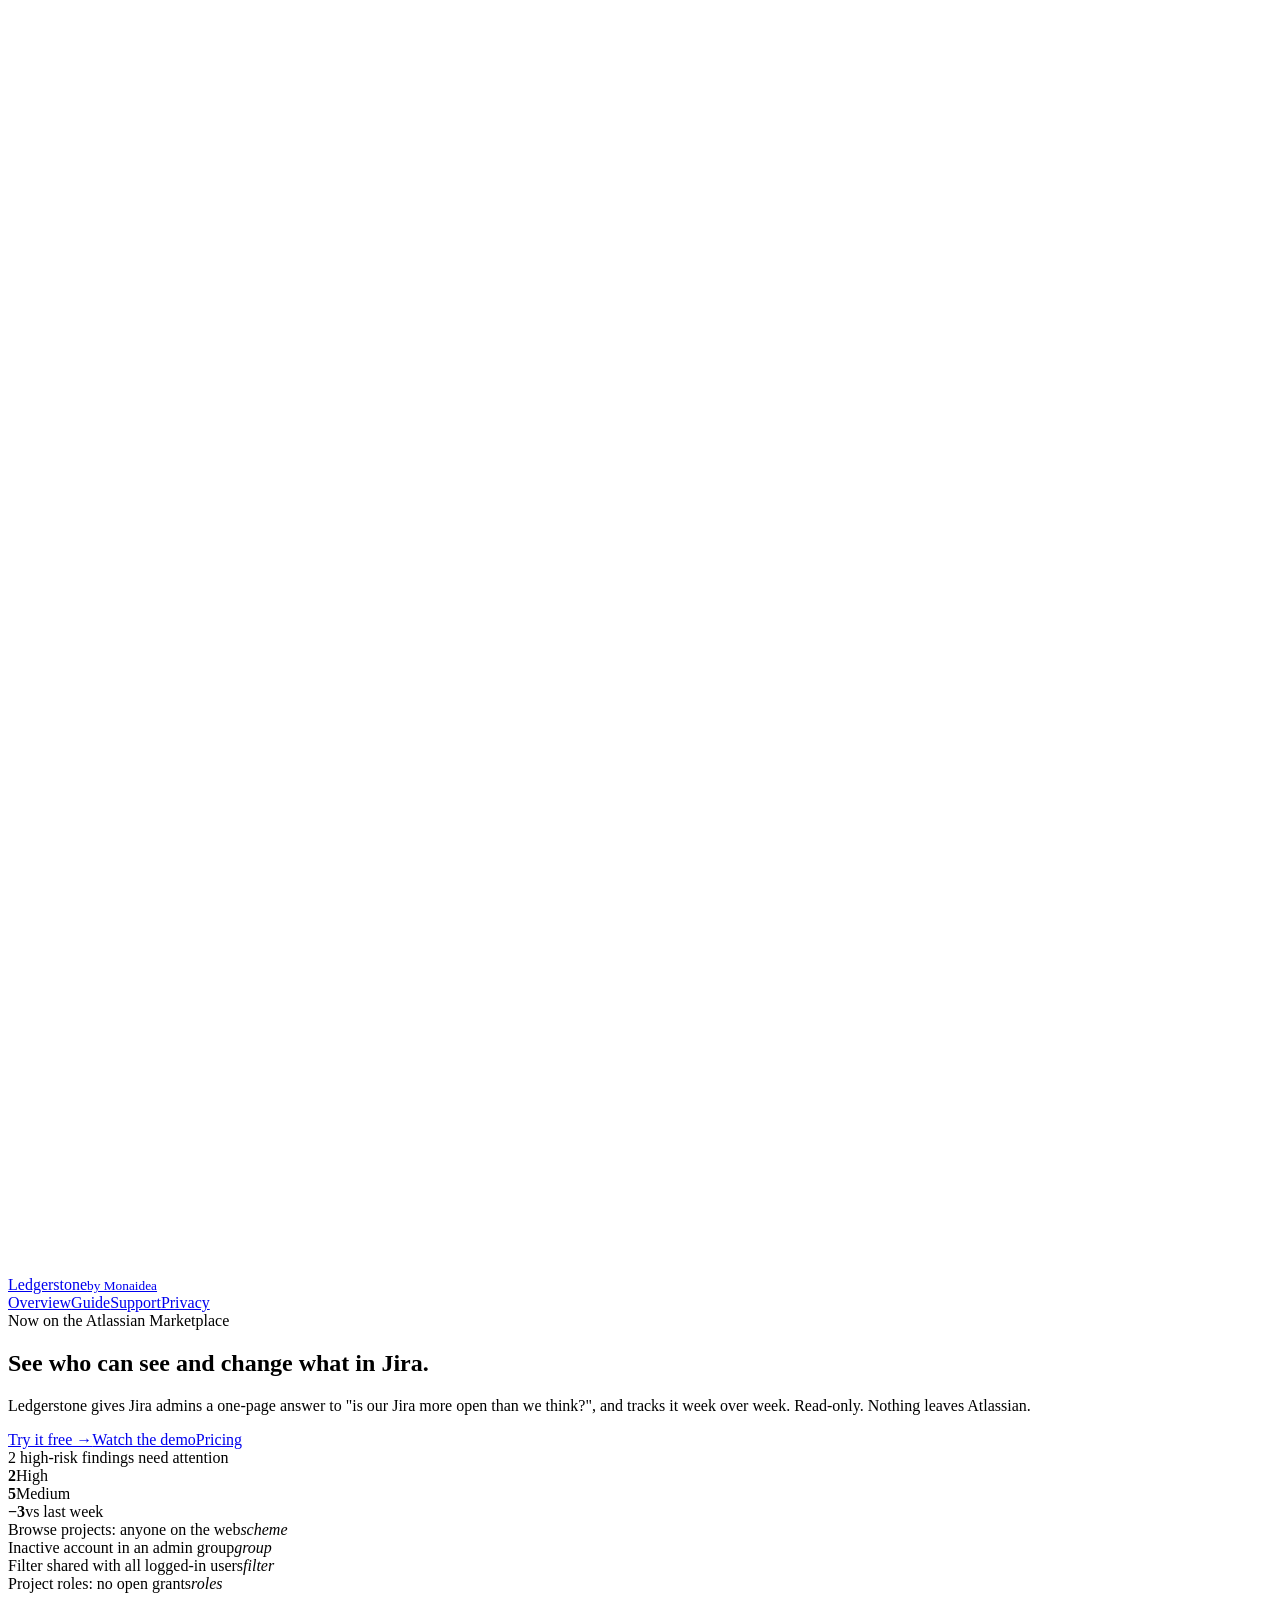
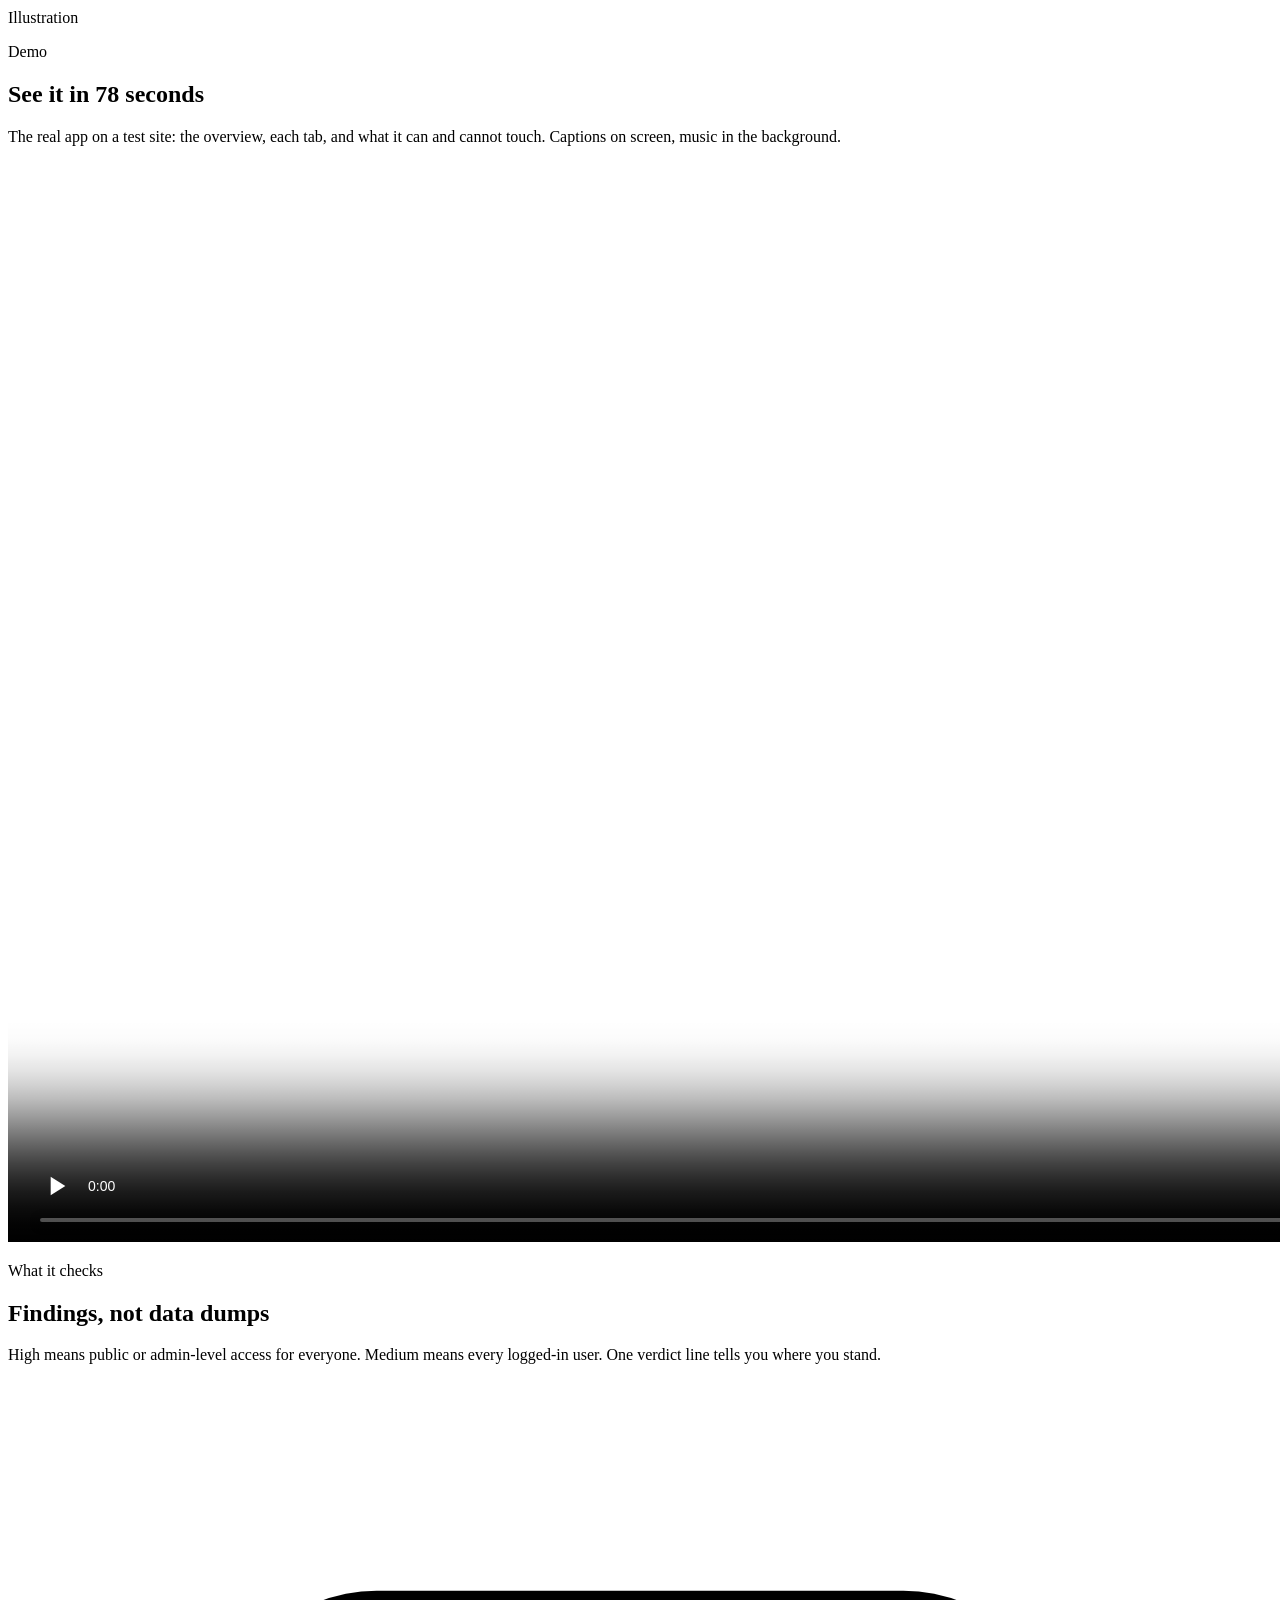
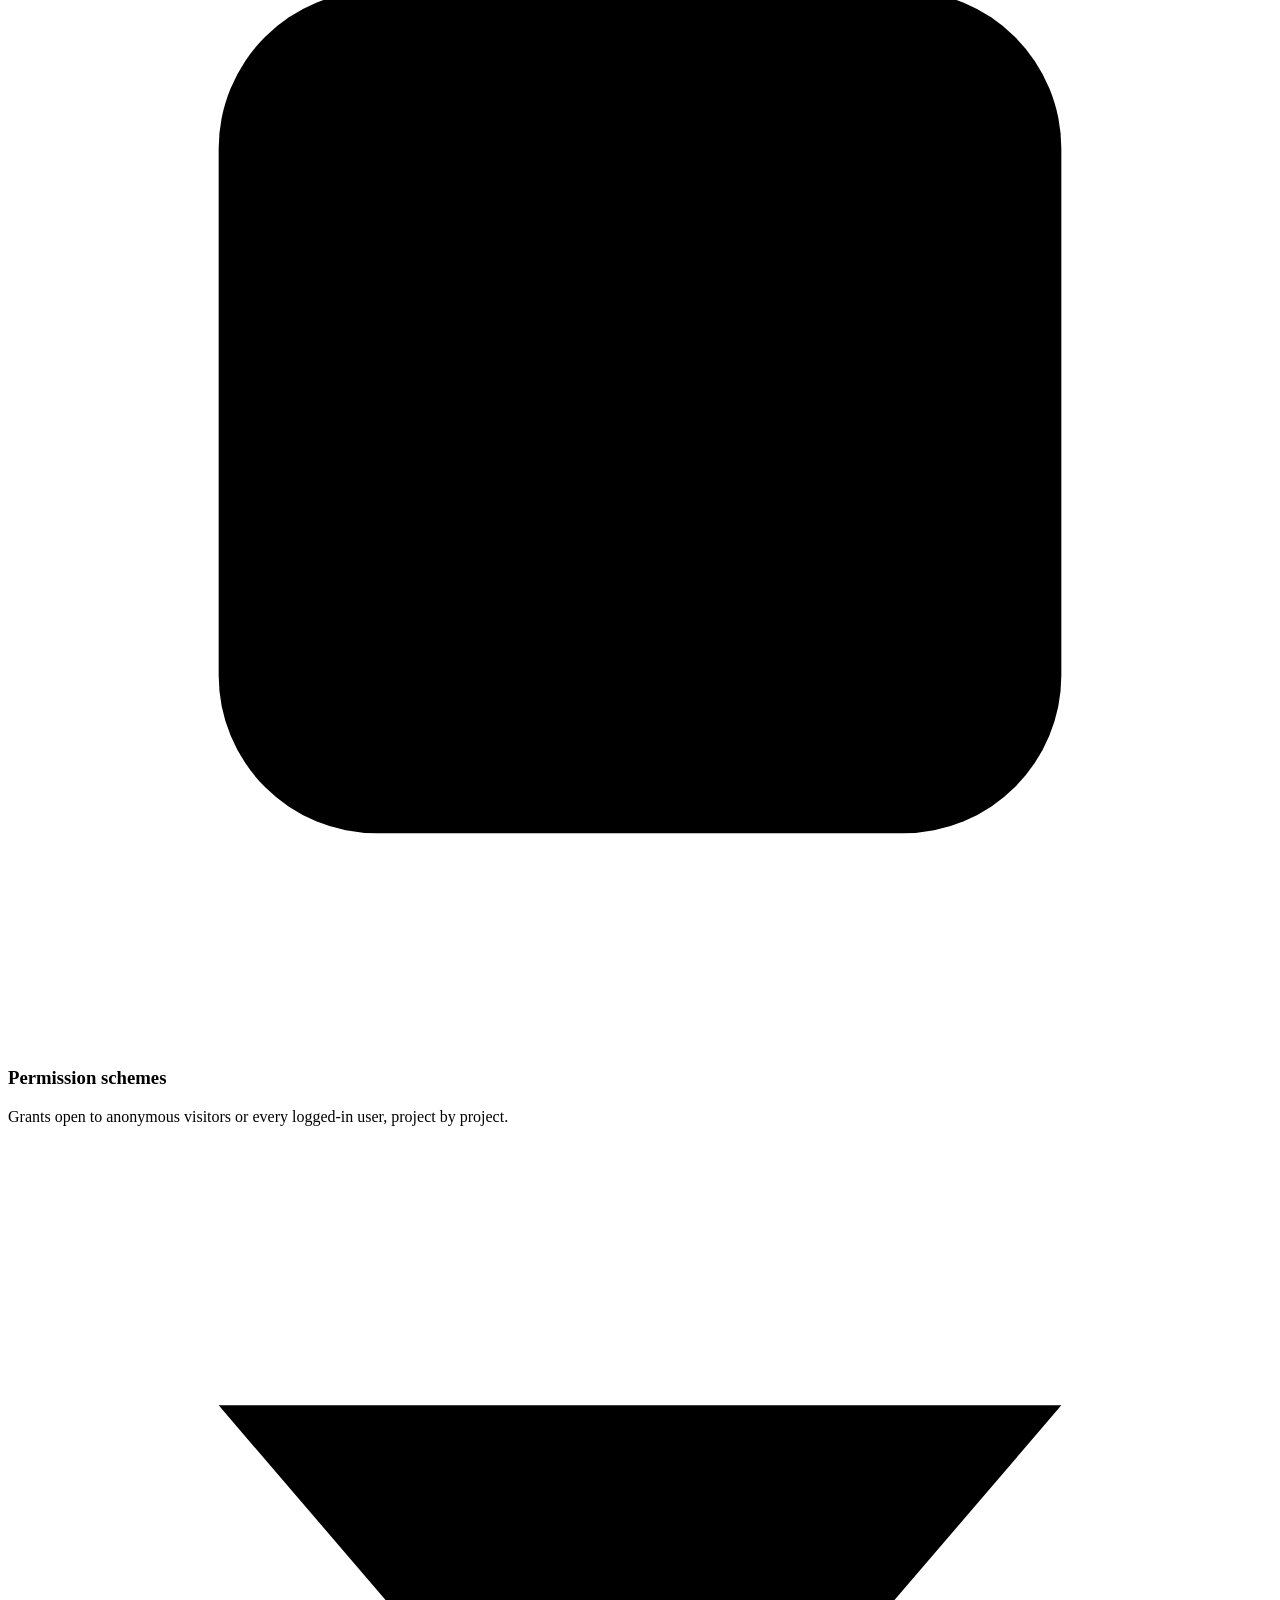
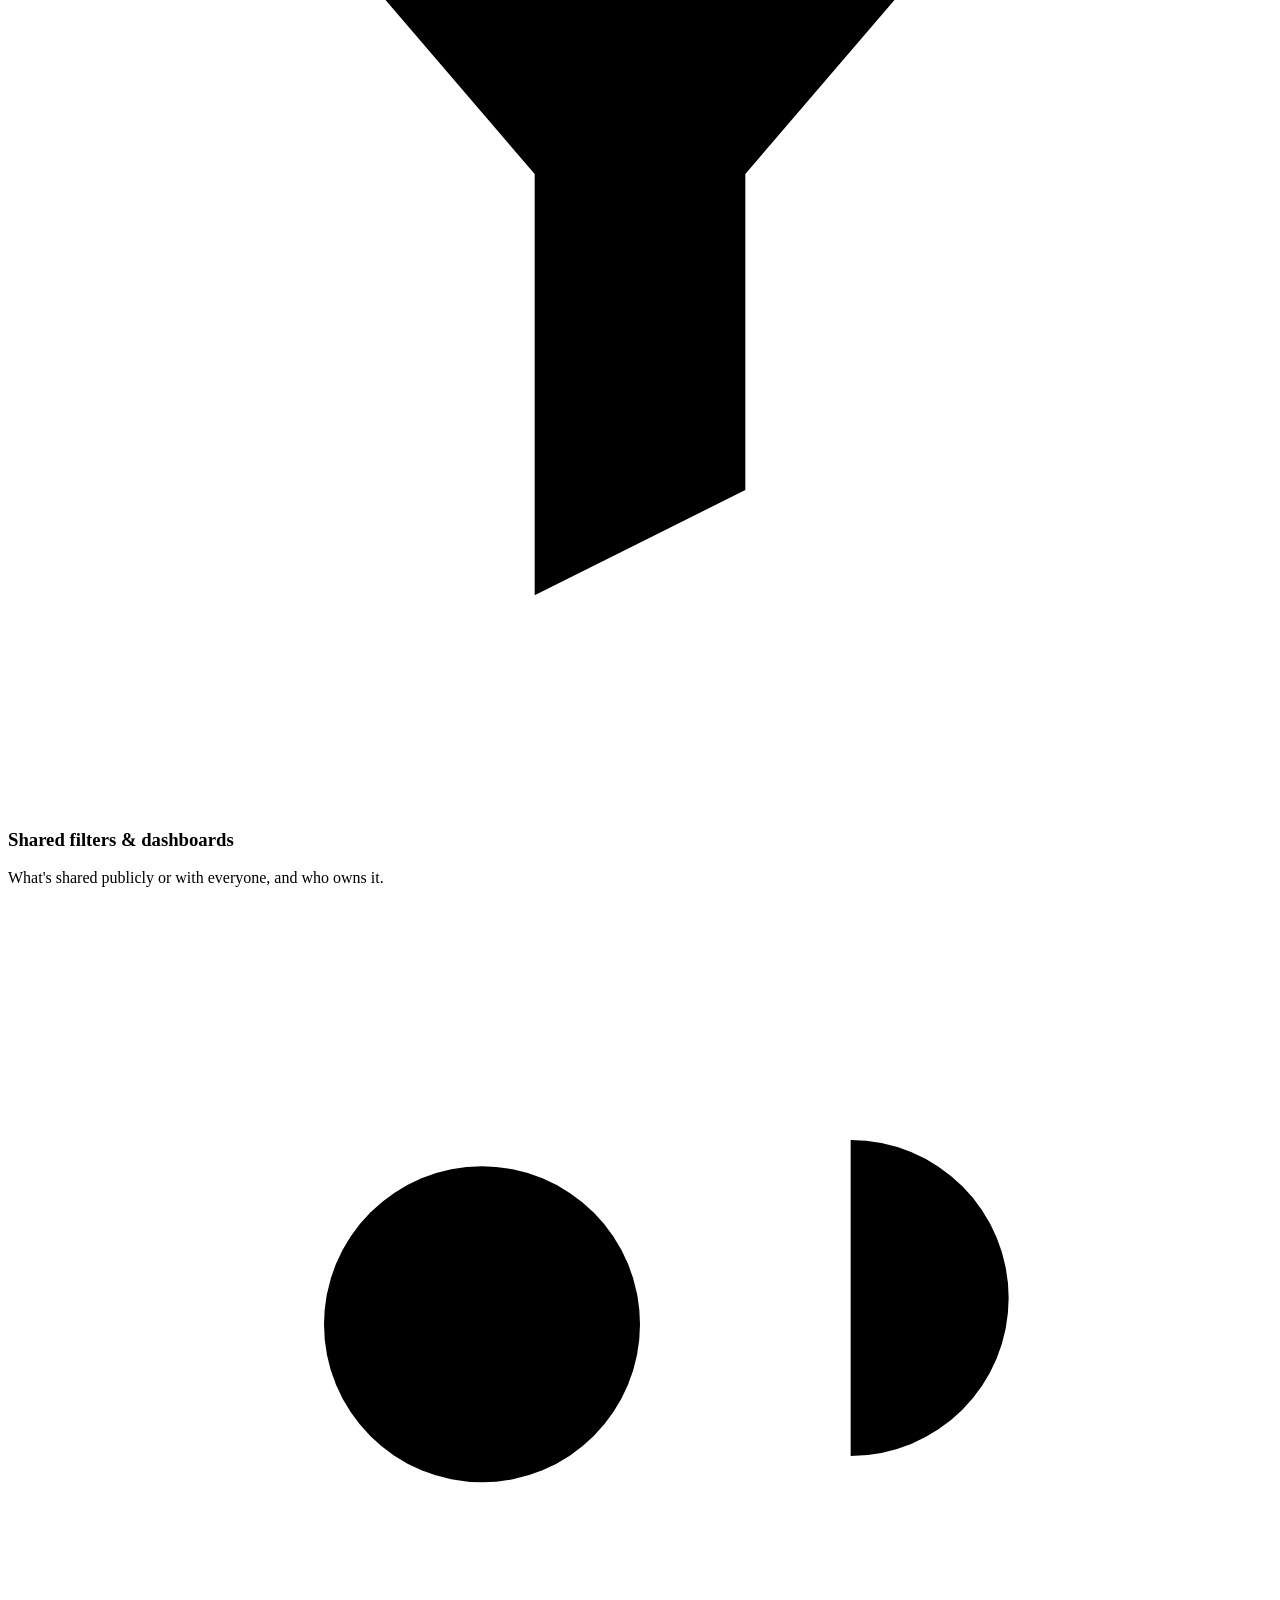
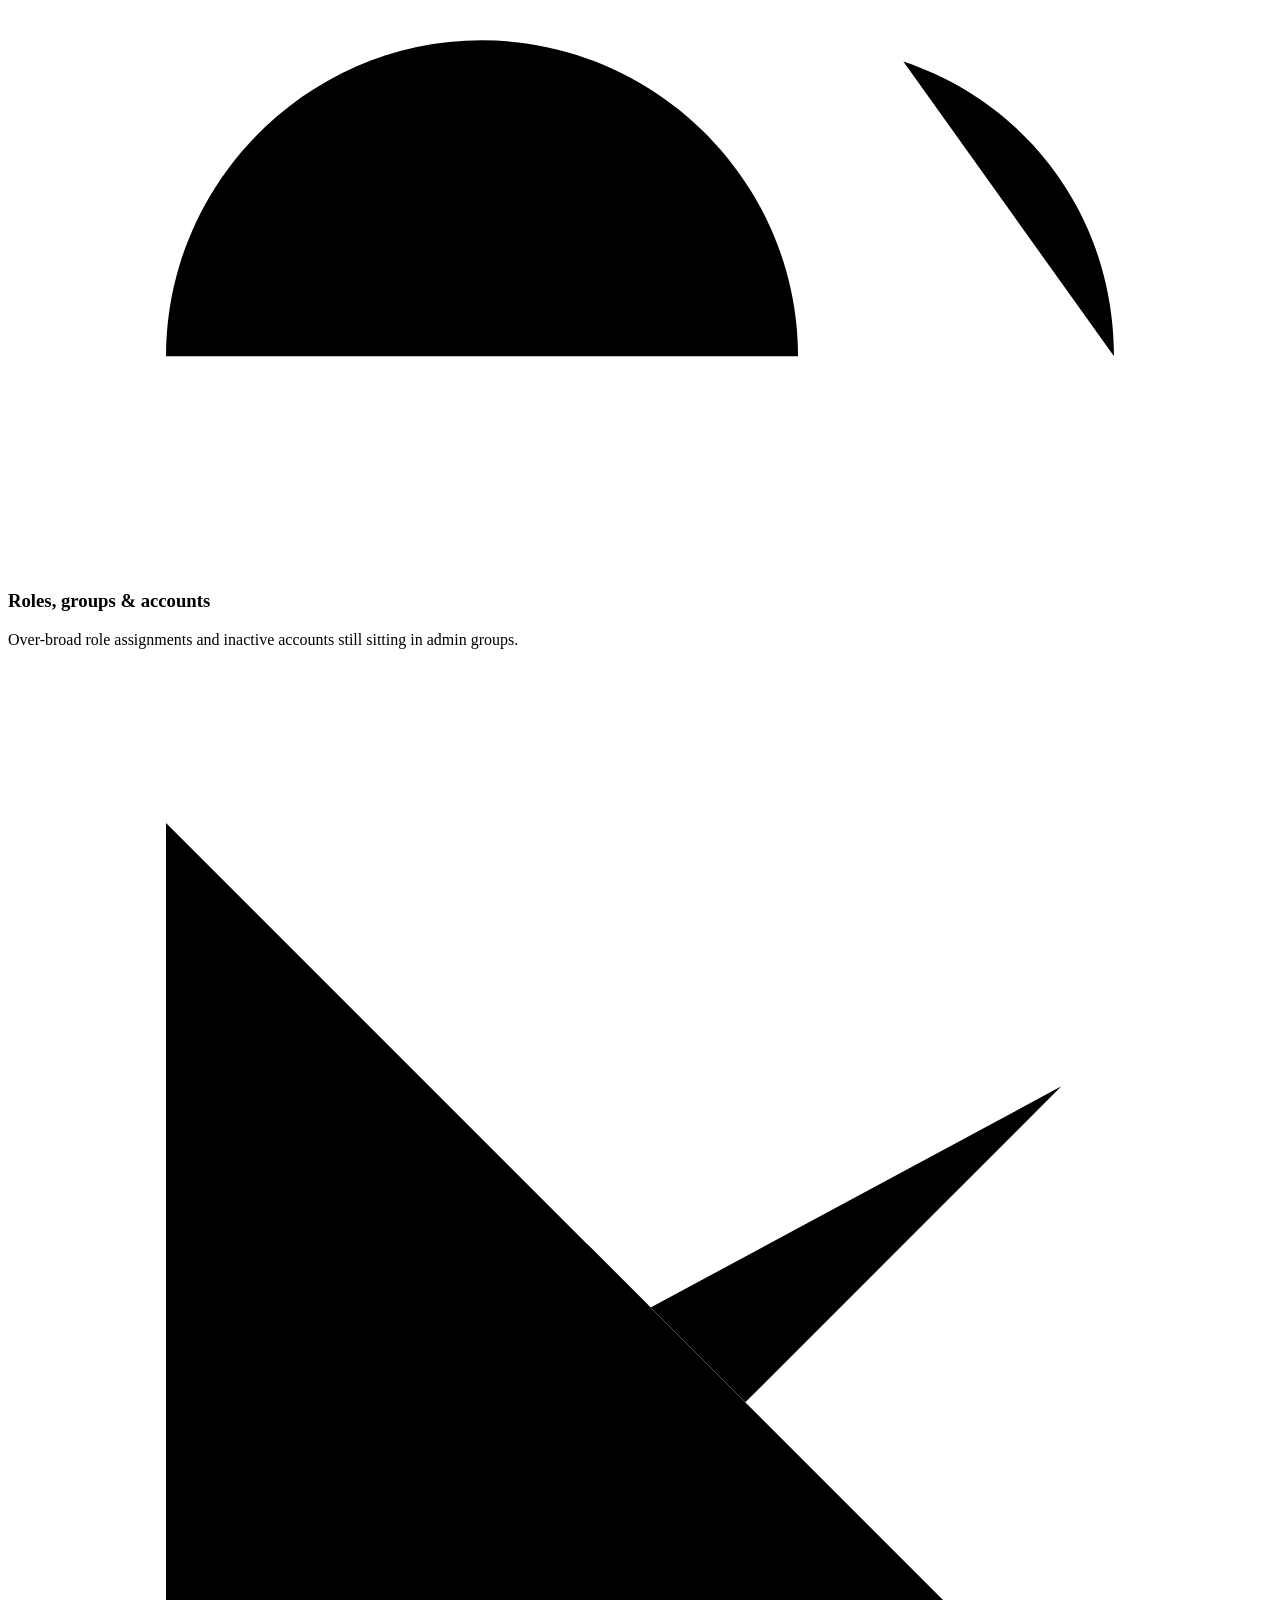
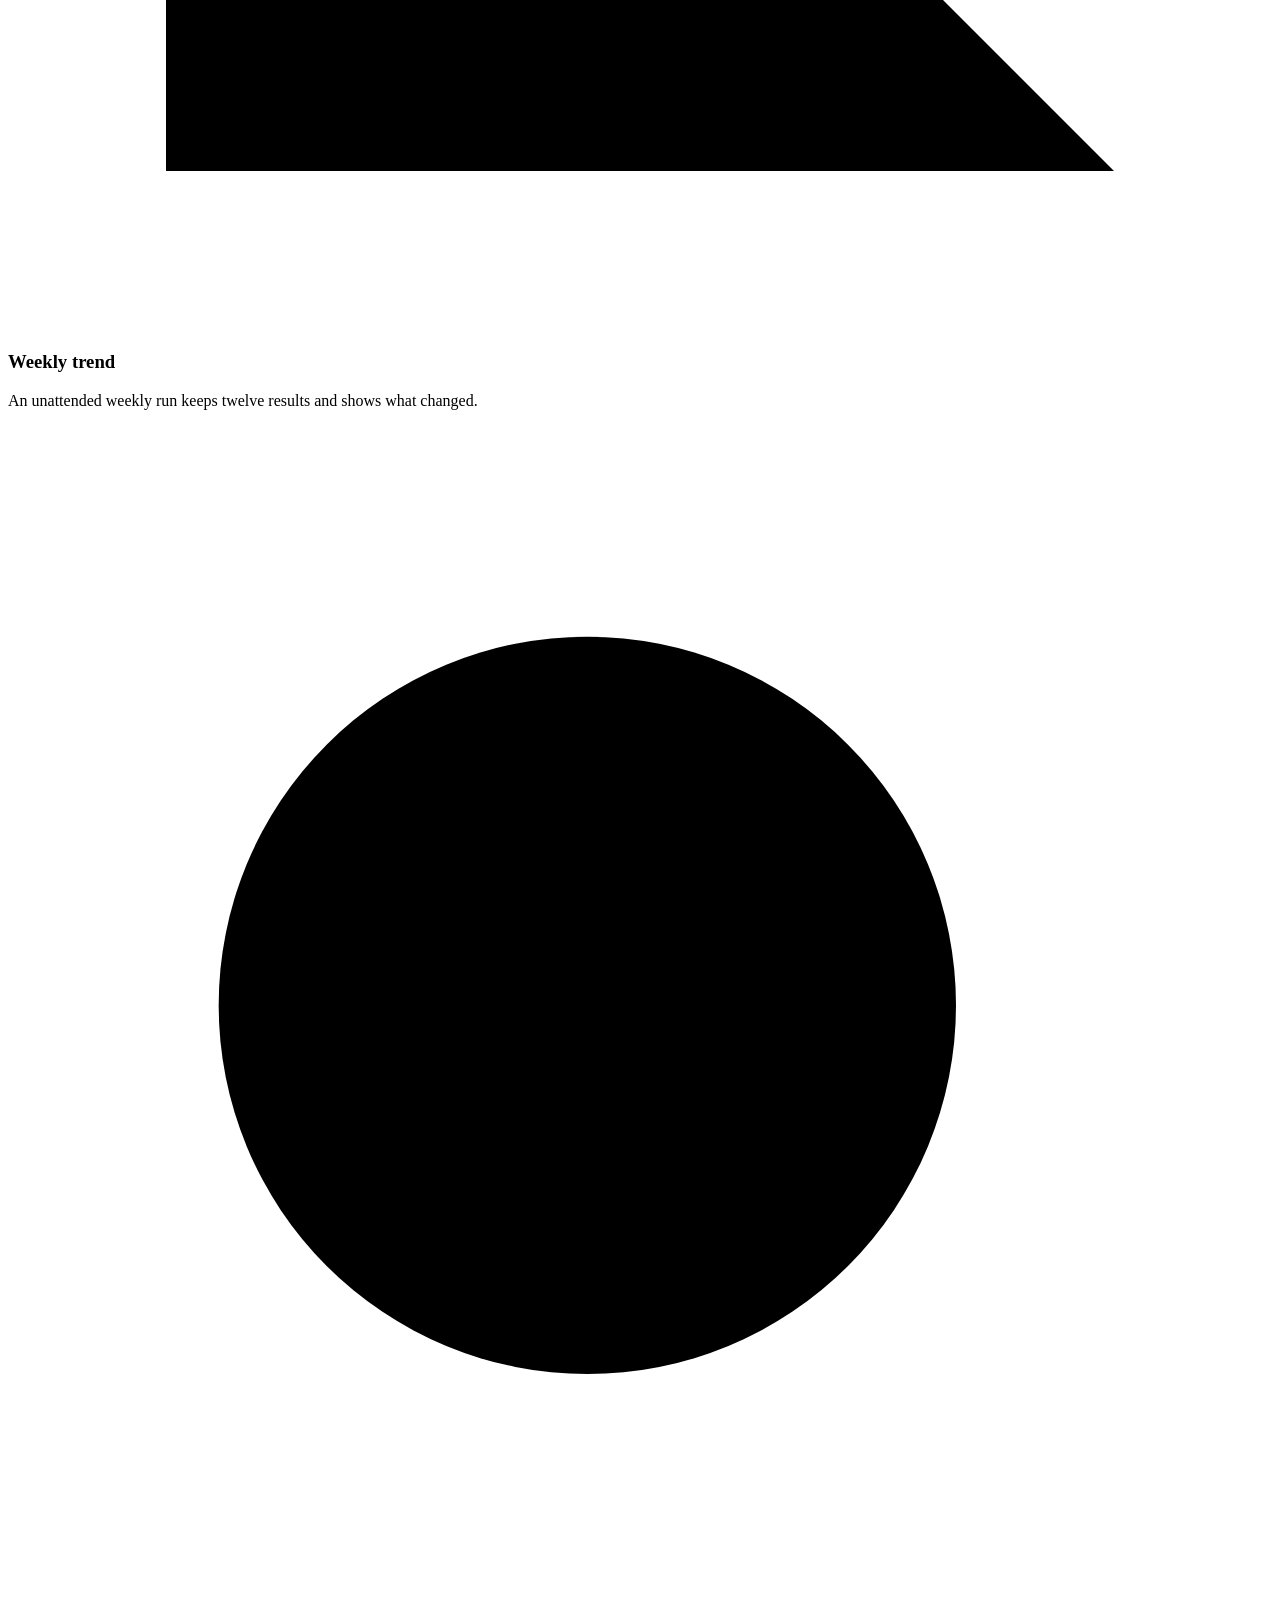
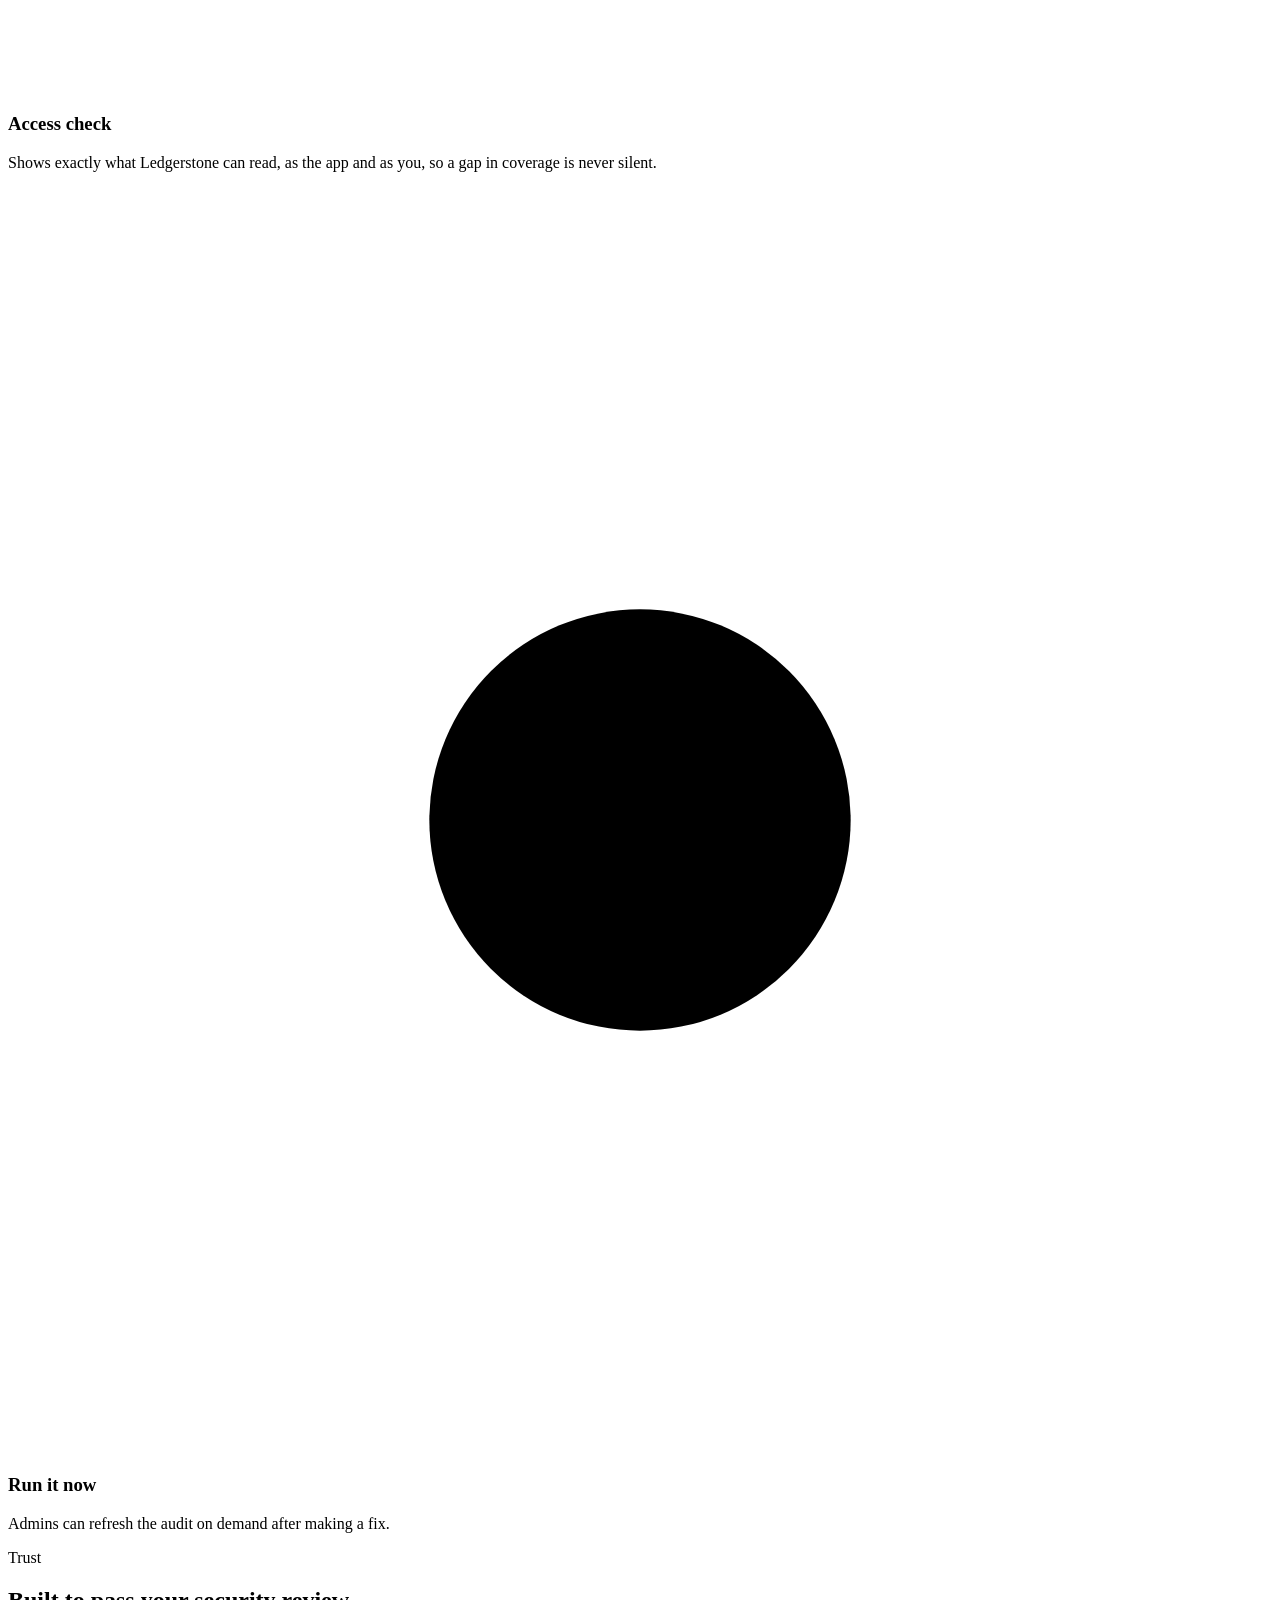
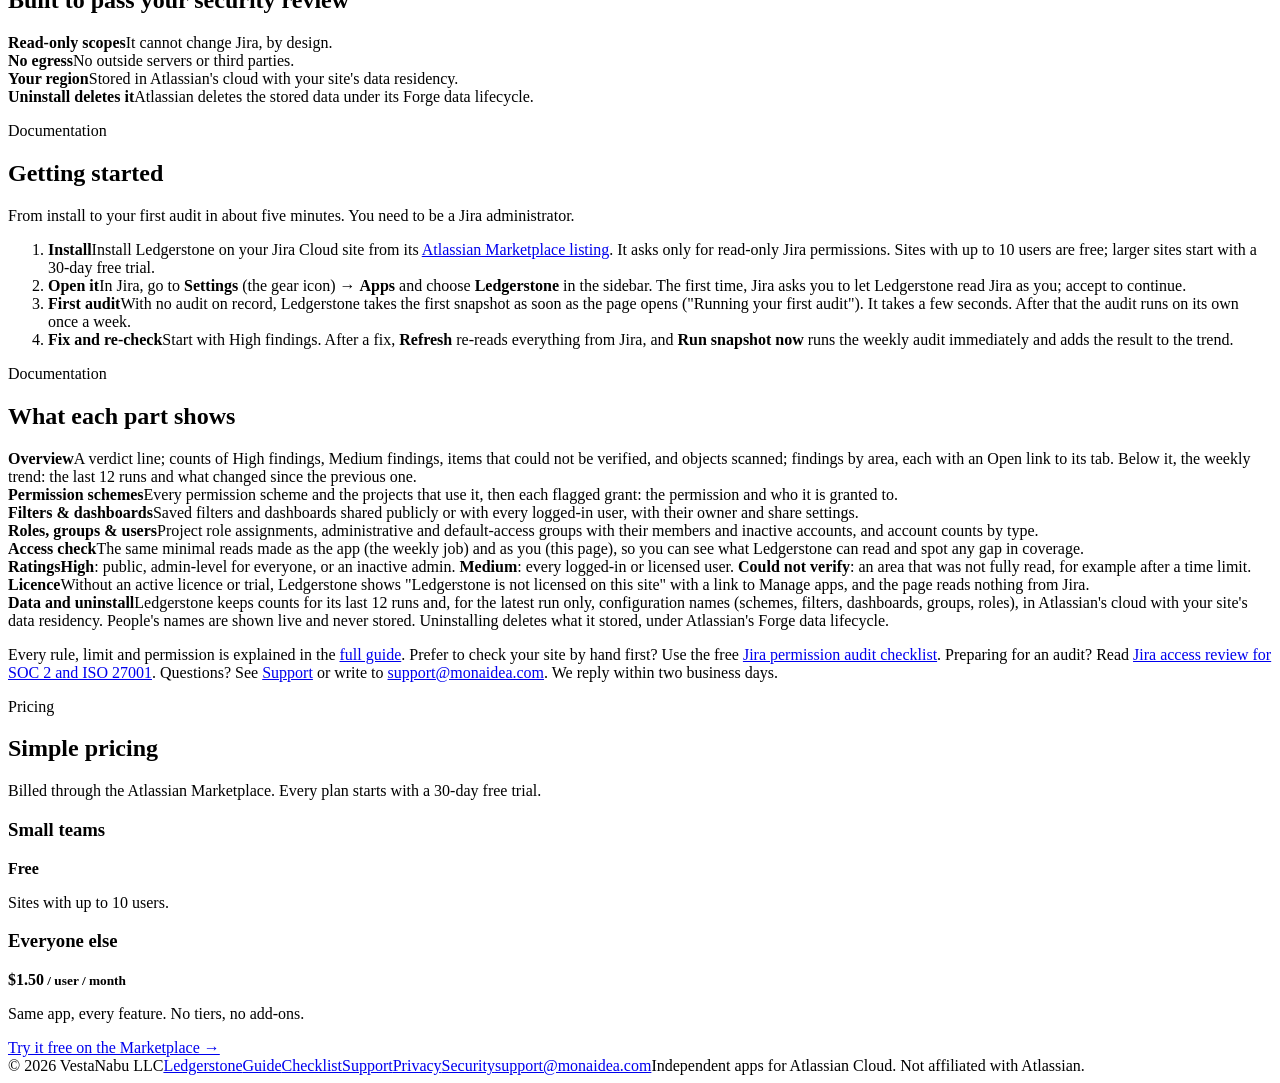
==== index.html @ aa596061 "Jira access review for SOC 2 and ISO 27001: new article page, linked from the home page and the chec" ====
<!doctype html><html lang="en"><head><meta charset="utf-8"><meta name="viewport" content="width=device-width,initial-scale=1">
<title>Ledgerstone: Permission Audit for Jira</title><meta name="description" content="See who can see and change what in Jira. Read-only. No data leaves Atlassian."><meta name="theme-color" content="#070a12">
<link rel="icon" href="data:image/svg+xml,%3Csvg xmlns='http://www.w3.org/2000/svg' viewBox='0 0 32 32'%3E%3Crect width='32' height='32' rx='8' fill='%236366f1'/%3E%3Cg fill='none' stroke='white' stroke-width='2.6' stroke-linecap='round' stroke-linejoin='round' transform='translate(4 4) scale(.75)'%3E%3Cpath d='M16 3 5 7v8c0 7 4.7 11.7 11 14 6.3-2.3 11-7 11-14V7L16 3Z'/%3E%3Cpath d='M10 13h12M10 17.5h12M12.5 22h7'/%3E%3C/g%3E%3C/svg%3E">
<link rel="stylesheet" href="/style.css"></head><body>
<div class="sky" aria-hidden="true"><div class="orb o1"></div><div class="orb o2"></div><div class="orb o3"></div></div>
<nav><div class="nav-in"><a class="brand" href="/"><span class="mark"><svg viewBox="0 0 32 32" fill="none" stroke="#fff" stroke-width="2.4" stroke-linecap="round" stroke-linejoin="round"><path d="M16 3 5 7v8c0 7 4.7 11.7 11 14 6.3-2.3 11-7 11-14V7L16 3Z"/><path d="M10 13h12M10 17.5h12M12.5 22h7"/></svg></span>Ledgerstone<small>by Monaidea</small></a><div class="nav-links"><a href="/" aria-current="page">Overview</a><a href="/guide/">Guide</a><a href="/support/">Support</a><a href="/privacy/">Privacy</a></div></div></nav>
<main>
<section class="split"><div><span class="eyebrow"><i></i>Now on the Atlassian Marketplace</span>
<h1>See who can see <span class="grad">and change what</span> in Jira.</h1>
<p class="lede">Ledgerstone gives Jira admins a one-page answer to "is our Jira more open than we think?", and tracks it week over week. Read-only. Nothing leaves Atlassian.</p>
<div class="cta"><a class="btn primary" href="https://marketplace.atlassian.com/apps/861443927/ledgerstone-permission-audit-for-jira?hosting=cloud&amp;tab=overview">Try it free →</a><a class="btn ghost" href="#demo">Watch the demo</a><a class="btn ghost" href="#pricing">Pricing</a></div></div>
<div><div class="panel" role="img" aria-label="Illustration of the Ledgerstone overview"><div class="bar"><i></i><i></i><i></i></div><div class="in">
<div class="verdict"><span class="dot bad"></span>2 high-risk findings need attention</div>
<div class="kpis"><div class="kpi"><b>2</b><span>High</span></div><div class="kpi"><b>5</b><span>Medium</span></div><div class="kpi"><b>−3</b><span>vs last week</span></div></div>
<div class="row"><span class="dot bad"></span>Browse projects: anyone on the web<em>scheme</em></div>
<div class="row"><span class="dot bad"></span>Inactive account in an admin group<em>group</em></div>
<div class="row"><span class="dot warn"></span>Filter shared with all logged-in users<em>filter</em></div>
<div class="row"><span class="dot ok"></span>Project roles: no open grants<em>roles</em></div>
</div></div><p class="caption">Illustration</p></div></section>
<section id="demo" class="reveal"><p class="kicker">Demo</p><h2>See it in 78 seconds</h2><p class="sub">The real app on a test site: the overview, each tab, and what it can and cannot touch. Captions on screen, music in the background.</p><div class="video"><video controls playsinline preload="none" width="1920" height="1080" poster="/media/ledgerstone-demo-poster.jpg"><source src="/media/ledgerstone-demo.mp4" type="video/mp4">Your browser cannot play this video. <a href="/media/ledgerstone-demo.mp4">Download it (MP4, 7.7 MB)</a>.</video></div></section>
<section class="reveal"><p class="kicker">What it checks</p><h2>Findings, not data dumps</h2><p class="sub">High means public or admin-level access for everyone. Medium means every logged-in user. One verdict line tells you where you stand.</p><div class="grid">
<div class="card"><div class="icon"><svg viewBox="0 0 24 24"><rect x="4" y="4" width="16" height="16" rx="3"/><path d="M8 9h8M8 13h8M8 17h5"/></svg></div><h3>Permission schemes</h3><p>Grants open to anonymous visitors or every logged-in user, project by project.</p></div>
<div class="card"><div class="icon"><svg viewBox="0 0 24 24"><path d="M4 5h16l-6 7v6l-4 2v-8L4 5Z"/></svg></div><h3>Shared filters & dashboards</h3><p>What's shared publicly or with everyone, and who owns it.</p></div>
<div class="card"><div class="icon"><svg viewBox="0 0 24 24"><circle cx="9" cy="8" r="3"/><path d="M3 20c0-3.3 2.7-6 6-6s6 2.7 6 6"/><path d="M16 4.5a3 3 0 0 1 0 6M21 20c0-2.6-1.6-4.8-4-5.6"/></svg></div><h3>Roles, groups & accounts</h3><p>Over-broad role assignments and inactive accounts still sitting in admin groups.</p></div>
<div class="card"><div class="icon"><svg viewBox="0 0 24 24"><path d="M3 3v18h18"/><path d="m7 15 4-4 3 3 6-6"/></svg></div><h3>Weekly trend</h3><p>An unattended weekly run keeps twelve results and shows what changed.</p></div>
<div class="card"><div class="icon"><svg viewBox="0 0 24 24"><circle cx="11" cy="11" r="7"/><path d="m21 21-5-5"/></svg></div><h3>Access check</h3><p>Shows exactly what Ledgerstone can read, as the app and as you, so a gap in coverage is never silent.</p></div>
<div class="card"><div class="icon"><svg viewBox="0 0 24 24"><path d="M12 3v3M12 18v3M3 12h3M18 12h3"/><circle cx="12" cy="12" r="4"/></svg></div><h3>Run it now</h3><p>Admins can refresh the audit on demand after making a fix.</p></div>
</div></section>
<section class="reveal"><p class="kicker">Trust</p><h2>Built to pass your security review</h2><div class="trust">
<div><b>Read-only scopes</b><span>It cannot change Jira, by design.</span></div>
<div><b>No egress</b><span>No outside servers or third parties.</span></div>
<div><b>Your region</b><span>Stored in Atlassian's cloud with your site's data residency.</span></div>
<div><b>Uninstall deletes it</b><span>Atlassian deletes the stored data under its Forge data lifecycle.</span></div></div></section>
<section id="getting-started" class="reveal"><p class="kicker">Documentation</p><h2>Getting started</h2><p class="sub">From install to your first audit in about five minutes. You need to be a Jira administrator.</p>
<ol class="steps">
<li><b>Install</b><span>Install Ledgerstone on your Jira Cloud site from its <a href="https://marketplace.atlassian.com/apps/861443927/ledgerstone-permission-audit-for-jira?hosting=cloud&amp;tab=overview">Atlassian Marketplace listing</a>. It asks only for read-only Jira permissions. Sites with up to 10 users are free; larger sites start with a 30-day free trial.</span></li>
<li><b>Open it</b><span>In Jira, go to <strong>Settings</strong> (the gear icon) → <strong>Apps</strong> and choose <strong>Ledgerstone</strong> in the sidebar. The first time, Jira asks you to let Ledgerstone read Jira as you; accept to continue.</span></li>
<li><b>First audit</b><span>With no audit on record, Ledgerstone takes the first snapshot as soon as the page opens ("Running your first audit"). It takes a few seconds. After that the audit runs on its own once a week.</span></li>
<li><b>Fix and re-check</b><span>Start with High findings. After a fix, <strong>Refresh</strong> re-reads everything from Jira, and <strong>Run snapshot now</strong> runs the weekly audit immediately and adds the result to the trend.</span></li>
</ol></section>
<section id="reference" class="reveal"><p class="kicker">Documentation</p><h2>What each part shows</h2><div class="defs">
<div><b>Overview</b><span>A verdict line; counts of High findings, Medium findings, items that could not be verified, and objects scanned; findings by area, each with an Open link to its tab. Below it, the weekly trend: the last 12 runs and what changed since the previous one.</span></div>
<div><b>Permission schemes</b><span>Every permission scheme and the projects that use it, then each flagged grant: the permission and who it is granted to.</span></div>
<div><b>Filters &amp; dashboards</b><span>Saved filters and dashboards shared publicly or with every logged-in user, with their owner and share settings.</span></div>
<div><b>Roles, groups &amp; users</b><span>Project role assignments, administrative and default-access groups with their members and inactive accounts, and account counts by type.</span></div>
<div><b>Access check</b><span>The same minimal reads made as the app (the weekly job) and as you (this page), so you can see what Ledgerstone can read and spot any gap in coverage.</span></div>
<div><b>Ratings</b><span><strong>High</strong>: public, admin-level for everyone, or an inactive admin. <strong>Medium</strong>: every logged-in or licensed user. <strong>Could not verify</strong>: an area that was not fully read, for example after a time limit.</span></div>
<div><b>Licence</b><span>Without an active licence or trial, Ledgerstone shows "Ledgerstone is not licensed on this site" with a link to Manage apps, and the page reads nothing from Jira.</span></div>
<div><b>Data and uninstall</b><span>Ledgerstone keeps counts for its last 12 runs and, for the latest run only, configuration names (schemes, filters, dashboards, groups, roles), in Atlassian's cloud with your site's data residency. People's names are shown live and never stored. Uninstalling deletes what it stored, under Atlassian's Forge data lifecycle.</span></div>
</div><p class="sub after">Every rule, limit and permission is explained in the <a href="/guide/">full guide</a>. Prefer to check your site by hand first? Use the free <a href="/jira-permission-audit-checklist/">Jira permission audit checklist</a>. Preparing for an audit? Read <a href="/jira-access-review-soc2-iso27001/">Jira access review for SOC 2 and ISO 27001</a>. Questions? See <a href="/support/">Support</a> or write to <a href="mailto:support@monaidea.com">support@monaidea.com</a>. We reply within two business days.</p></section>
<section id="pricing" class="reveal"><p class="kicker">Pricing</p><h2>Simple pricing</h2><p class="sub">Billed through the Atlassian Marketplace. Every plan starts with a 30-day free trial.</p><div class="price">
<div class="card"><h3>Small teams</h3><b>Free</b><p>Sites with up to 10 users.</p></div>
<div class="card"><h3>Everyone else</h3><b>$1.50<small> / user / month</small></b><p>Same app, every feature. No tiers, no add-ons.</p></div></div><div class="cta"><a class="btn primary" href="https://marketplace.atlassian.com/apps/861443927/ledgerstone-permission-audit-for-jira?hosting=cloud&amp;tab=overview">Try it free on the Marketplace →</a></div></section></main>
<footer><div class="foot"><span>© 2026 VestaNabu LLC</span><a href="/">Ledgerstone</a><a href="/guide/">Guide</a><a href="/jira-permission-audit-checklist/">Checklist</a><a href="/support/">Support</a><a href="/privacy/">Privacy</a><a href="/security/">Security</a><a href="mailto:support@monaidea.com">support@monaidea.com</a><span class="r">Independent apps for Atlassian Cloud. Not affiliated with Atlassian.</span></div></footer>
<script src="/site.js" defer></script></body></html>
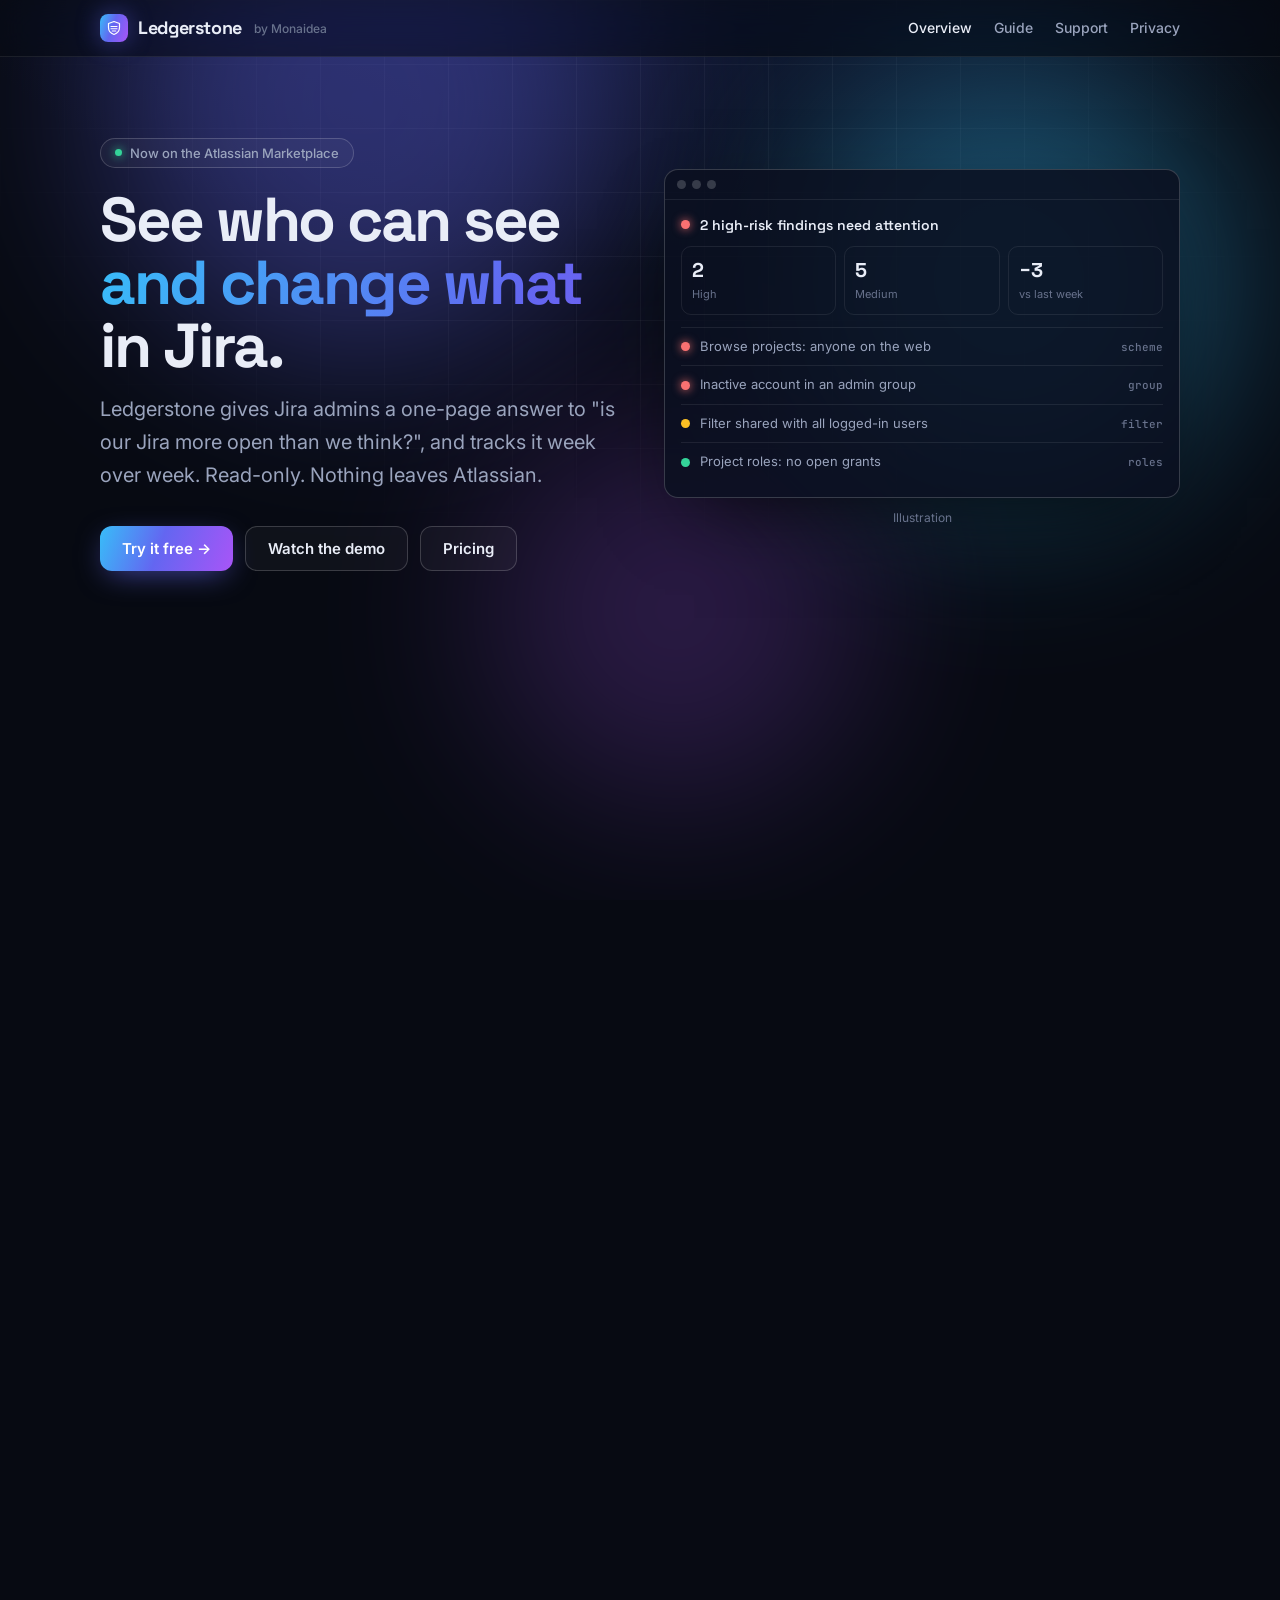
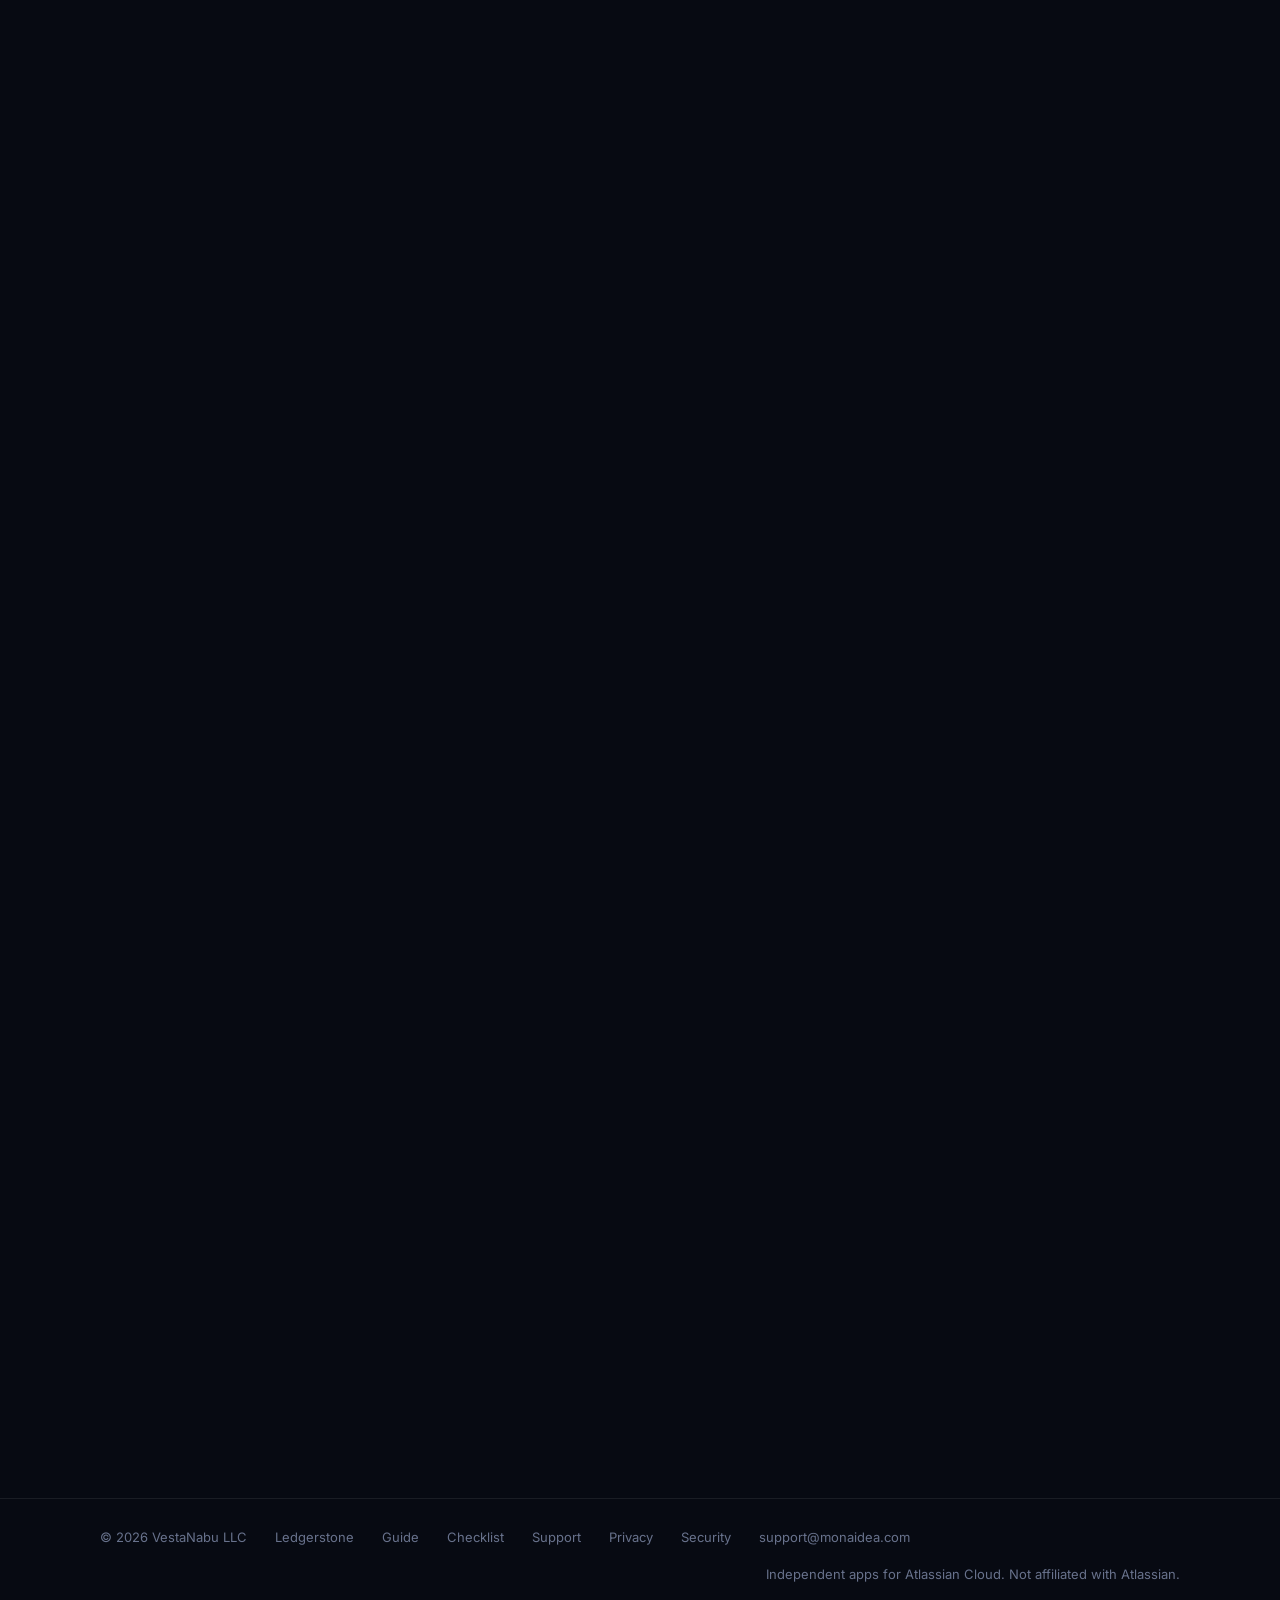
==== commit 6ff7508c: "Support page: contact form, like www.monaidea.com's (owner request, 2026-11-02) Many visitors have n" ====
--- a/index.html
+++ b/index.html
@@ -47,7 +47,7 @@
 <div><b>Ratings</b><span><strong>High</strong>: public, admin-level for everyone, or an inactive admin. <strong>Medium</strong>: every logged-in or licensed user. <strong>Could not verify</strong>: an area that was not fully read, for example after a time limit.</span></div>
 <div><b>Licence</b><span>Without an active licence or trial, Ledgerstone shows "Ledgerstone is not licensed on this site" with a link to Manage apps, and the page reads nothing from Jira.</span></div>
 <div><b>Data and uninstall</b><span>Ledgerstone keeps counts for its last 12 runs and, for the latest run only, configuration names (schemes, filters, dashboards, groups, roles), in Atlassian's cloud with your site's data residency. People's names are shown live and never stored. Uninstalling deletes what it stored, under Atlassian's Forge data lifecycle.</span></div>
-</div><p class="sub after">Every rule, limit and permission is explained in the <a href="/guide/">full guide</a>. Prefer to check your site by hand first? Use the free <a href="/jira-permission-audit-checklist/">Jira permission audit checklist</a>. Preparing for an audit? Read <a href="/jira-access-review-soc2-iso27001/">Jira access review for SOC 2 and ISO 27001</a>. Questions? See <a href="/support/">Support</a> or write to <a href="mailto:support@monaidea.com">support@monaidea.com</a>. We reply within two business days.</p></section>
+</div><p class="sub after">Every rule, limit and permission is explained in the <a href="/guide/">full guide</a>. Prefer to check your site by hand first? Use the free <a href="/jira-permission-audit-checklist/">Jira permission audit checklist</a>. Preparing for an audit? Read <a href="/jira-access-review-soc2-iso27001/">Jira access review for SOC 2 and ISO 27001</a>. Questions? <a href="/support/#contact">Send us a message</a> or write to <a href="mailto:support@monaidea.com">support@monaidea.com</a>. We reply within two business days.</p></section>
 <section id="pricing" class="reveal"><p class="kicker">Pricing</p><h2>Simple pricing</h2><p class="sub">Billed through the Atlassian Marketplace. Every plan starts with a 30-day free trial.</p><div class="price">
 <div class="card"><h3>Small teams</h3><b>Free</b><p>Sites with up to 10 users.</p></div>
 <div class="card"><h3>Everyone else</h3><b>$1.50<small> / user / month</small></b><p>Same app, every feature. No tiers, no add-ons.</p></div></div><div class="cta"><a class="btn primary" href="https://marketplace.atlassian.com/apps/861443927/ledgerstone-permission-audit-for-jira?hosting=cloud&amp;tab=overview">Try it free on the Marketplace →</a></div></section></main>
--- a/style.css
+++ b/style.css
@@ -0,0 +1,181 @@
+@import url('https://fonts.googleapis.com/css2?family=Space+Grotesk:wght@500;600;700&family=Inter:wght@400;500;600&family=JetBrains+Mono:wght@500&display=swap');
+:root{
+  --bg:#070a12;--bg2:#0b1020;--card:rgba(255,255,255,.035);--card-hi:rgba(255,255,255,.07);
+  --line:rgba(255,255,255,.08);--line-hi:rgba(255,255,255,.18);
+  --fg:#e9edf7;--muted:#9aa4bd;--dim:#68728c;
+  --a1:#38bdf8;--a2:#6366f1;--a3:#a855f7;--ok:#34d399;--warn:#fbbf24;--bad:#f87171;
+  --grad:linear-gradient(110deg,var(--a1),var(--a2) 45%,var(--a3));
+  --r:18px;--display:'Space Grotesk',system-ui,sans-serif;--body:'Inter',system-ui,sans-serif;--mono:'JetBrains Mono',ui-monospace,monospace
+}
+*{box-sizing:border-box}html{scroll-behavior:smooth}
+body{margin:0;background:var(--bg);color:var(--fg);font:16px/1.65 var(--body);-webkit-font-smoothing:antialiased;overflow-x:hidden;min-height:100vh}
+a{color:inherit}
+/* background: aurora + grid */
+.sky{position:fixed;inset:0;z-index:-1;pointer-events:none;overflow:hidden;background:radial-gradient(1200px 600px at 50% -10%,#121a3a 0%,transparent 60%),var(--bg)}
+.sky::before{content:"";position:absolute;inset:0;background-image:linear-gradient(var(--line) 1px,transparent 1px),linear-gradient(90deg,var(--line) 1px,transparent 1px);background-size:64px 64px;mask-image:radial-gradient(ellipse 70% 55% at 50% 20%,#000 30%,transparent 75%);opacity:.55}
+.orb{position:absolute;border-radius:50%;filter:blur(90px);opacity:.38;animation:drift 22s ease-in-out infinite alternate}
+.orb.o1{width:520px;height:520px;background:var(--a2);top:-160px;left:8%}
+.orb.o2{width:440px;height:440px;background:var(--a1);top:60px;right:4%;animation-delay:-7s}
+.orb.o3{width:380px;height:380px;background:var(--a3);top:420px;left:38%;opacity:.22;animation-delay:-13s}
+@keyframes drift{to{transform:translate(60px,40px) scale(1.12)}}
+/* nav */
+nav{position:sticky;top:0;z-index:10;backdrop-filter:blur(14px) saturate(140%);-webkit-backdrop-filter:blur(14px) saturate(140%);background:rgba(7,10,18,.6);border-bottom:1px solid var(--line)}
+.nav-in{max-width:1120px;margin:0 auto;display:flex;align-items:center;gap:28px;padding:14px 20px}
+.brand{display:flex;align-items:center;gap:10px;text-decoration:none;font:700 18px/1 var(--display);letter-spacing:-.02em}
+.brand small{font:500 12px var(--body);color:var(--dim);letter-spacing:0;margin-left:2px}
+.mark{width:28px;height:28px;border-radius:8px;background:var(--grad);display:grid;place-items:center;box-shadow:0 0 24px rgba(99,102,241,.45)}
+.mark svg{width:16px;height:16px}
+.nav-links{margin-left:auto;display:flex;gap:22px}
+.nav-links a{text-decoration:none;color:var(--muted);font-size:14px;font-weight:500;transition:color .2s}
+.nav-links a:hover,.nav-links a[aria-current]{color:var(--fg)}
+main{max-width:1120px;margin:0 auto;padding:0 20px}
+/* hero */
+.hero{padding:96px 0 72px;text-align:center}
+.eyebrow{display:inline-flex;align-items:center;gap:8px;padding:6px 14px;border:1px solid var(--line-hi);border-radius:999px;background:var(--card);font:500 13px var(--body);color:var(--muted)}
+.eyebrow i{width:7px;height:7px;border-radius:50%;background:var(--ok);box-shadow:0 0 10px var(--ok);animation:pulse 2.4s infinite}
+@keyframes pulse{50%{opacity:.35}}
+h1{font:700 clamp(40px,7vw,76px)/1.02 var(--display);letter-spacing:-.04em;margin:24px auto 18px;max-width:900px}
+.grad{background:var(--grad);-webkit-background-clip:text;background-clip:text;color:transparent;background-size:200% auto;animation:shine 8s linear infinite}
+@keyframes shine{to{background-position:200% center}}
+.lede{font-size:clamp(17px,2vw,20px);color:var(--muted);max-width:640px;margin:0 auto}
+.cta{display:flex;gap:12px;justify-content:center;flex-wrap:wrap;margin-top:34px}
+.btn{display:inline-flex;align-items:center;gap:8px;padding:12px 22px;border-radius:12px;font:600 15px var(--body);text-decoration:none;transition:transform .2s,box-shadow .2s,background .2s}
+.btn.primary{background:var(--grad);color:#fff;box-shadow:0 8px 30px -8px rgba(99,102,241,.7)}
+.btn.primary:hover{transform:translateY(-2px);box-shadow:0 14px 40px -8px rgba(99,102,241,.85)}
+.btn.ghost{border:1px solid var(--line-hi);background:var(--card)}
+.btn.ghost:hover{background:var(--card-hi)}
+/* sections */
+section{padding:56px 0}
+.kicker{font:500 12px var(--mono);letter-spacing:.14em;text-transform:uppercase;color:var(--a1);margin:0 0 10px}
+h2{font:700 clamp(28px,4vw,40px)/1.1 var(--display);letter-spacing:-.03em;margin:0 0 14px}
+.sub{color:var(--muted);max-width:620px;margin:0 0 36px}
+/* cards with cursor spotlight */
+.grid{display:grid;gap:18px;grid-template-columns:repeat(auto-fit,minmax(280px,1fr))}
+.card{position:relative;border:1px solid var(--line);border-radius:var(--r);background:var(--card);padding:28px;overflow:hidden;transition:border-color .25s,transform .25s}
+.card::before{content:"";position:absolute;inset:0;background:radial-gradient(420px circle at var(--x,50%) var(--y,0%),rgba(99,102,241,.16),transparent 45%);opacity:0;transition:opacity .3s;pointer-events:none}
+.card:hover{border-color:var(--line-hi);transform:translateY(-3px)}.card:hover::before{opacity:1}
+.card h3{font:600 20px/1.25 var(--display);letter-spacing:-.02em;margin:16px 0 8px}
+.card p{color:var(--muted);margin:0}
+.icon{width:44px;height:44px;border-radius:12px;display:grid;place-items:center;background:rgba(99,102,241,.12);border:1px solid rgba(99,102,241,.3)}
+.icon svg{width:22px;height:22px;stroke:var(--a1);fill:none;stroke-width:1.8;stroke-linecap:round;stroke-linejoin:round}
+/* app card (featured) */
+.app{display:grid;grid-template-columns:1.1fr 1fr;gap:0;padding:0;text-decoration:none}
+.app .body{padding:36px}
+.app .logo{width:56px;height:56px;border-radius:16px;background:var(--grad);display:grid;place-items:center;box-shadow:0 10px 40px -10px rgba(56,189,248,.8)}
+.app .logo svg{width:30px;height:30px}
+.chips{display:flex;flex-wrap:wrap;gap:8px;margin:18px 0 22px}
+.chip{font:500 12px var(--body);padding:5px 11px;border-radius:999px;border:1px solid var(--line-hi);color:var(--muted)}
+.chip.ok{color:var(--ok);border-color:rgba(52,211,153,.35);background:rgba(52,211,153,.08)}
+.more{font-weight:600;color:var(--a1)}
+.app .preview{border-left:1px solid var(--line);background:linear-gradient(180deg,rgba(99,102,241,.08),transparent);padding:28px;display:flex;align-items:center}
+.soon{border-style:dashed;display:flex;flex-direction:column;justify-content:center;min-height:200px}
+.soon h3{color:var(--muted)}
+/* mock product panel (illustrative) */
+.panel{width:100%;border:1px solid var(--line-hi);border-radius:14px;background:rgba(11,16,32,.85);box-shadow:0 30px 80px -30px rgba(0,0,0,.8);font-size:13px;overflow:hidden}
+.panel .bar{display:flex;gap:6px;padding:10px 12px;border-bottom:1px solid var(--line)}
+.panel .bar i{width:9px;height:9px;border-radius:50%;background:var(--line-hi)}
+.panel .in{padding:16px}
+.verdict{display:flex;align-items:center;gap:10px;font:600 14px var(--display);margin-bottom:12px}
+.dot{width:9px;height:9px;border-radius:50%;flex:none}.dot.bad{background:var(--bad);box-shadow:0 0 10px var(--bad)}.dot.warn{background:var(--warn)}.dot.ok{background:var(--ok)}
+.kpis{display:grid;grid-template-columns:repeat(3,1fr);gap:8px;margin-bottom:12px}
+.kpi{border:1px solid var(--line);border-radius:10px;padding:10px}.kpi b{display:block;font:700 20px var(--display)}.kpi span{color:var(--dim);font-size:11px}
+.row{display:flex;align-items:center;gap:10px;padding:8px 0;border-top:1px solid var(--line);color:var(--muted)}
+.row em{margin-left:auto;font-style:normal;font:500 11px var(--mono);color:var(--dim)}
+.caption{font-size:12px;color:var(--dim);margin-top:10px;text-align:center}
+/* product page hero split */
+.split{display:grid;grid-template-columns:1fr 1fr;gap:48px;align-items:center;padding:80px 0 48px;text-align:left}
+.split h1{margin:20px 0 16px;font-size:clamp(38px,5.5vw,62px)}.split .lede{margin:0}.split .cta{justify-content:flex-start}
+.price{display:grid;grid-template-columns:repeat(auto-fit,minmax(240px,1fr));gap:18px}
+.price .card b{font:700 40px var(--display);letter-spacing:-.03em}.price .card b small{font:500 15px var(--body);color:var(--muted)}
+.trust{display:grid;grid-template-columns:repeat(auto-fit,minmax(200px,1fr));gap:1px;background:var(--line);border:1px solid var(--line);border-radius:var(--r);overflow:hidden}
+.trust div{background:var(--bg2);padding:22px}.trust b{display:block;font:600 15px var(--display);margin-bottom:4px}.trust span{color:var(--muted);font-size:14px}
+/* documentation: numbered steps and reference grid */
+.steps{list-style:none;counter-reset:s;padding:0;margin:0;display:grid;gap:18px;grid-template-columns:repeat(auto-fit,minmax(240px,1fr))}
+.steps li{counter-increment:s;border:1px solid var(--line);border-radius:var(--r);background:var(--card);padding:24px}
+.steps li::before{content:counter(s);display:grid;place-items:center;width:32px;height:32px;border-radius:10px;background:var(--grad);color:#fff;font:700 15px var(--display);margin-bottom:14px}
+.steps b{display:block;font:600 18px/1.3 var(--display);letter-spacing:-.02em;margin-bottom:6px}.steps span{color:var(--muted);font-size:15px}.steps strong{color:var(--fg)}.steps a{color:var(--a1)}
+.defs{display:grid;grid-template-columns:repeat(2,1fr);gap:1px;background:var(--line);border:1px solid var(--line);border-radius:var(--r);overflow:hidden}
+.defs div{background:var(--bg2);padding:22px}.defs b{display:block;font:600 16px var(--display);margin-bottom:6px}.defs span{color:var(--muted);font-size:14.5px}.defs strong{color:var(--fg)}
+.sub a{color:var(--a1)}.sub.after{margin:24px 0 0}
+/* prose (support/privacy) */
+.prose{max-width:720px;padding:72px 0 24px}.prose h1{font-size:clamp(36px,5vw,52px);margin:16px 0}
+.prose h2{font-size:22px;margin:40px 0 10px}.prose p,.prose li{color:var(--muted)}.prose strong{color:var(--fg)}
+.prose a{color:var(--a1)}.mail{display:inline-flex;align-items:center;gap:10px;margin:8px 0 8px;padding:14px 20px;border-radius:14px;border:1px solid var(--line-hi);background:var(--card);font:600 17px var(--display);text-decoration:none}
+footer{border-top:1px solid var(--line);margin-top:64px}
+.foot{max-width:1120px;margin:0 auto;padding:28px 20px 40px;display:flex;flex-wrap:wrap;gap:16px 28px;color:var(--dim);font-size:13px}
+.foot a{text-decoration:none}.foot a:hover{color:var(--fg)}.foot .r{margin-left:auto}
+/* guide (long-form documentation) */
+.doc-head{padding:72px 0 8px;max-width:820px}.doc-head h1{font-size:clamp(36px,5vw,54px);margin:16px 0 12px}
+.doc-head .lede{margin:0}.doc-meta{color:var(--dim);font-size:13px;margin-top:14px}
+.doc{display:grid;grid-template-columns:230px minmax(0,1fr);gap:48px;align-items:start;padding:32px 0 0}
+.toc{position:sticky;top:84px;font-size:14px;border-left:1px solid var(--line);padding-left:16px}
+.toc b{display:block;font:500 12px var(--mono);letter-spacing:.12em;text-transform:uppercase;color:var(--a1);margin-bottom:10px}
+.toc ol{list-style:none;margin:0;padding:0;display:grid;gap:7px}.toc a{color:var(--muted);text-decoration:none}.toc a:hover{color:var(--fg)}
+.doc article{max-width:800px;min-width:0}
+.doc article h2{font-size:28px;margin:56px 0 12px;scroll-margin-top:84px}.doc article h2:first-child{margin-top:0}
+.doc article h3{font:600 19px/1.3 var(--display);letter-spacing:-.01em;margin:30px 0 8px;scroll-margin-top:84px}
+.doc article p,.doc article li{color:var(--muted)}.doc article strong{color:var(--fg)}.doc article a{color:var(--a1)}
+.doc article ul,.doc article ol{padding-left:22px}.doc article li{margin:5px 0}
+.doc code{font:500 13px var(--mono);color:var(--fg);background:var(--card-hi);border:1px solid var(--line);border-radius:6px;padding:1px 6px;white-space:nowrap}
+.tbl-wrap{overflow-x:auto;margin:16px 0 8px;border:1px solid var(--line);border-radius:14px}
+.tbl{width:100%;border-collapse:collapse;font-size:14.5px}
+.tbl th{text-align:left;font:500 11.5px var(--mono);letter-spacing:.08em;text-transform:uppercase;color:var(--dim);padding:12px 14px;border-bottom:1px solid var(--line);background:var(--bg2)}
+.tbl td{padding:11px 14px;border-bottom:1px solid var(--line);color:var(--muted);vertical-align:top}.tbl tr:last-child td{border-bottom:0}
+.tbl td:first-child{color:var(--fg)}
+.note{margin:18px 0;padding:16px 18px;border:1px solid rgba(99,102,241,.35);border-radius:14px;background:rgba(99,102,241,.08);color:var(--muted)}
+.note strong{color:var(--fg)}
+.sev{display:inline-block;font:600 12px/1 var(--body);padding:4px 8px;border-radius:6px;border:1px solid;white-space:nowrap}
+.sev.high{color:var(--bad);border-color:rgba(248,113,113,.45);background:rgba(248,113,113,.1)}
+.sev.med{color:var(--warn);border-color:rgba(251,191,36,.45);background:rgba(251,191,36,.1)}
+.sev.unk{color:var(--muted);border-color:var(--line-hi);background:var(--card)}
+.sev.none{color:var(--ok);border-color:rgba(52,211,153,.4);background:rgba(52,211,153,.08)}
+figure.shot{margin:20px 0 10px;border:1px solid var(--line-hi);border-radius:14px;overflow:hidden;background:#fff}
+figure.shot img{display:block;width:100%;height:auto}
+figure.shot figcaption{background:var(--bg2);color:var(--dim);font-size:13px;padding:10px 14px;border-top:1px solid var(--line)}
+.doc .steps{grid-template-columns:1fr;gap:12px;margin:16px 0}.doc .steps li{padding:18px 20px}
+.doc .steps li::before{width:28px;height:28px;font-size:14px;margin-bottom:10px}
+/* reveal on scroll */
+.reveal{opacity:0;transform:translateY(18px);transition:opacity .7s ease,transform .7s ease}.reveal.in{opacity:1;transform:none}
+.video{max-width:1040px;margin:28px auto 0;border:1px solid var(--line-hi);border-radius:18px;overflow:hidden;background:#000;box-shadow:0 30px 80px -30px rgba(0,0,0,.8)}.video video{display:block;width:100%;height:auto}
+@media (max-width:820px){.app,.split,.defs{grid-template-columns:1fr}.app .preview{border-left:0;border-top:1px solid var(--line)}.nav-links{gap:14px}.brand small{display:none}}
+@media (max-width:480px){.nav-in{gap:12px;padding:14px 16px}.nav-links{gap:10px}.nav-links a{font-size:13.5px}.nav-links a:first-child{display:none}}
+@media (max-width:375px){.nav-links a:last-child{display:none}}
+@media (prefers-reduced-motion:reduce){*{animation:none!important;transition:none!important}.reveal{opacity:1;transform:none}}
+@media (max-width:960px){.doc{grid-template-columns:1fr;gap:20px}.toc{position:static;border-left:0;padding:16px;border:1px solid var(--line);border-radius:14px;background:var(--card)}}
+/* print: clean light pages (used for the PDF of the guide) */
+@media print{
+  :root{--fg:#111827;--muted:#374151;--dim:#6b7280;--line:#d1d5db;--line-hi:#9ca3af;--card:#f9fafb;--card-hi:#f3f4f6;--bg2:#f3f4f6;--a1:#1d4ed8}
+  body{background:#fff;color:#111827;font-size:11pt}
+  .sky,nav,.toc,.cta,.pdf-link,footer .foot a{display:none!important}
+  .grad{background:none;color:#4338ca;-webkit-text-fill-color:#4338ca;animation:none}
+  .eyebrow{border-color:#d1d5db;background:#f9fafb;color:#374151}.eyebrow i{display:none}
+  .doc{display:block;padding:0}.doc-head{padding:0 0 8px}
+  .doc article h2{break-after:avoid;margin-top:28px}.doc article h3{break-after:avoid}
+  figure.shot,.tbl-wrap,.note,.steps li{break-inside:avoid}
+  .tbl th{background:#f3f4f6;color:#374151}.tbl td:first-child{color:#111827}
+  .sev.high{color:#b91c1c;border-color:#fca5a5;background:#fef2f2}.sev.med{color:#92400e;border-color:#fcd34d;background:#fffbeb}
+  .sev.none{color:#065f46;border-color:#6ee7b7;background:#ecfdf5}
+  .reveal{opacity:1!important;transform:none!important}
+  a{color:#1d4ed8}footer{margin-top:24px}
+}
+/* contact form (2026-11-02): posts to the contact Worker, see contact.js */
+.contact{display:grid;grid-template-columns:minmax(0,.85fr) minmax(0,1.15fr);gap:48px;align-items:start}
+.contact .sub{margin-bottom:18px}.contact .alt{color:var(--muted);margin:0}.contact .alt a{color:var(--a1)}
+.form{display:grid;gap:16px;padding:28px}.form:hover{transform:none}
+.form-row{display:grid;grid-template-columns:1fr 1fr;gap:16px}
+.field{display:grid;gap:6px;margin:0}.field span{font-size:14px;font-weight:500;color:var(--muted)}
+.form input,.form select,.form textarea{width:100%;font:16px/1.5 var(--body);color:var(--fg);background:rgba(7,10,18,.6);border:1px solid var(--line-hi);border-radius:12px;padding:11px 14px;transition:border-color .2s,box-shadow .2s}
+.form textarea{resize:vertical;min-height:140px}
+.form select{appearance:none;-webkit-appearance:none;padding-right:42px;background-image:url("data:image/svg+xml,%3Csvg xmlns='http://www.w3.org/2000/svg' viewBox='0 0 24 24' fill='none' stroke='%239aa4bd' stroke-width='2' stroke-linecap='round' stroke-linejoin='round'%3E%3Cpath d='m6 9 6 6 6-6'/%3E%3C/svg%3E");background-repeat:no-repeat;background-position:right 14px center;background-size:18px}
+.form option{background:var(--bg2);color:var(--fg)}
+.form input:hover,.form select:hover,.form textarea:hover{border-color:rgba(255,255,255,.28)}
+.form input:focus,.form select:focus,.form textarea:focus{outline:none;border-color:var(--a2);box-shadow:0 0 0 3px rgba(99,102,241,.28)}
+.hp{position:absolute;left:-10000px;top:auto;width:1px;height:1px;overflow:hidden}
+.ts:empty{display:none}
+.form-actions{display:flex;flex-wrap:wrap;align-items:center;gap:12px 18px}
+.form .btn{border:0;cursor:pointer}.form .btn:disabled{opacity:.6;cursor:progress;transform:none}
+.form-status{margin:0;font-size:14.5px;color:var(--muted)}.form-status[data-state=success]{color:var(--ok)}.form-status[data-state=error]{color:var(--bad)}
+.form .fine{margin:0;font-size:12.5px;color:var(--dim)}.form .fine a{color:var(--muted)}
+.prose .form{margin:22px 0 14px}.anchor{scroll-margin-top:84px}
+@media (max-width:820px){.contact{grid-template-columns:1fr;gap:24px}}
+@media (max-width:560px){.form-row{grid-template-columns:1fr}.form{padding:20px}}
